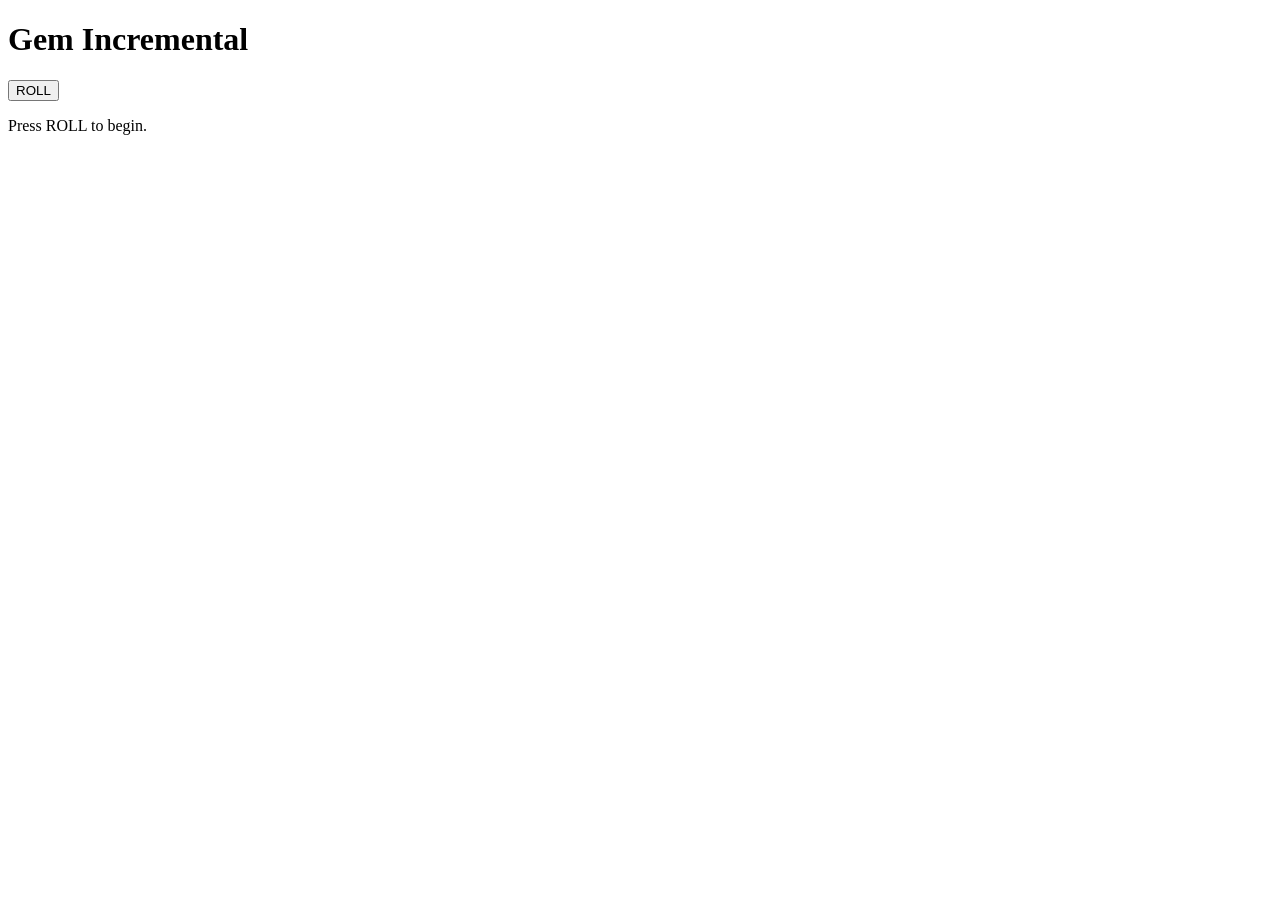
==== index.html @ 30c53590 "basic ui page" ====
<!DOCTYPE html>
<html lang="en">
<head>
  <meta charset="UTF-8">
  <meta name="viewport" content="width=device-width, initial-scale=1.0">
  <title>Gem Incremental</title>
  <link rel="stylesheet" href="./style.css">
</head>

<body>
  <main class="game">
    <h1>Gem Incremental</h1>

    <button id="rollButton">ROLL</button>

    <div id="result" class="result">
      <p>Press ROLL to begin.</p>
    </div>
  </main>

  <script type="module" src="./main.js"></script>
</body>
</html>
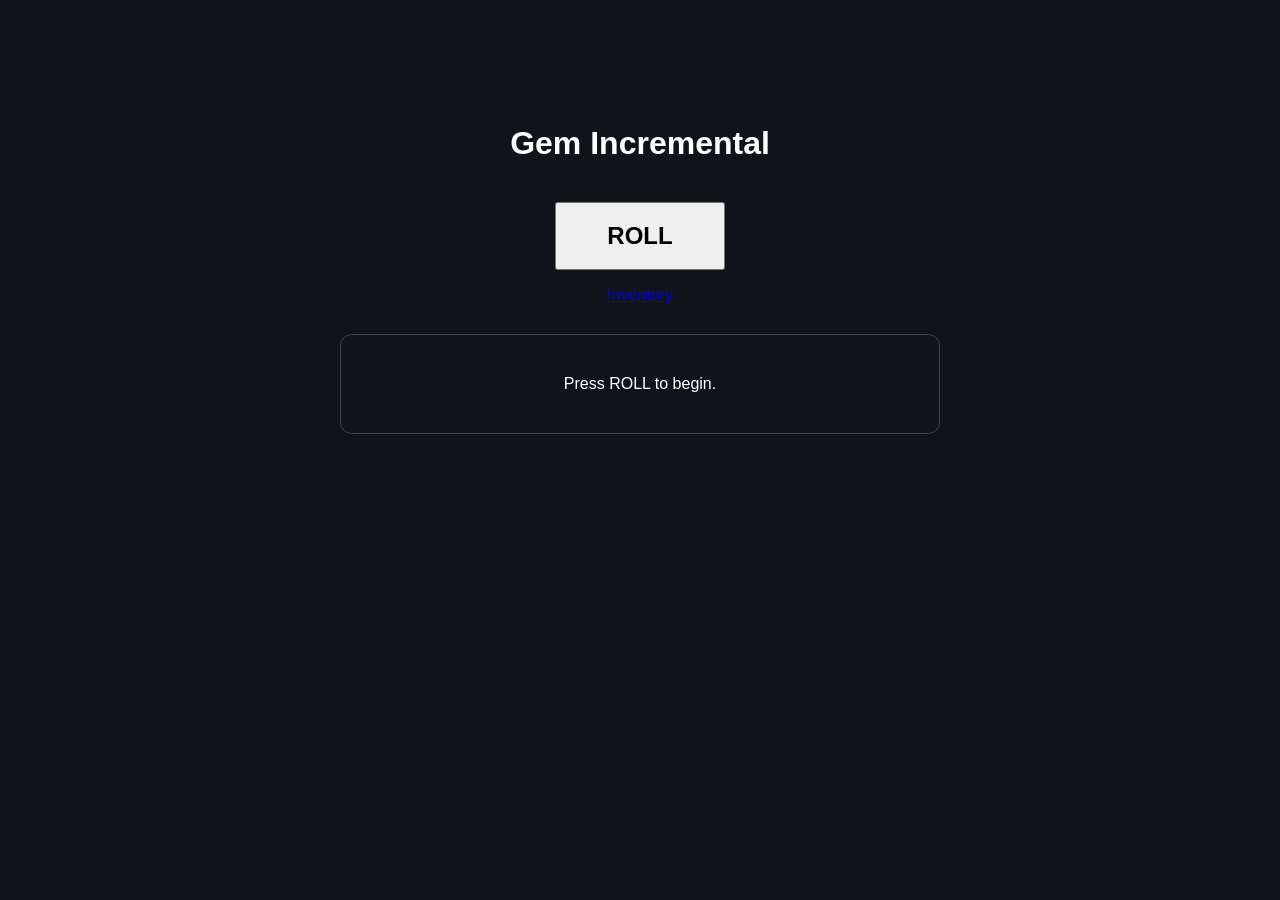
==== commit 74c5442f: "added hyperlink to inventory" ====
--- a/index.html
+++ b/index.html
@@ -13,6 +13,10 @@
 
     <button id="rollButton">ROLL</button>
 
+    <p>
+    <a href="/inventory/">Inventory</a>
+    </p>
+
     <div id="result" class="result">
       <p>Press ROLL to begin.</p>
     </div>
--- a/style.css
+++ b/style.css
@@ -0,0 +1,31 @@
+body {
+  margin: 0;
+  font-family: Arial, sans-serif;
+  background: #10141a;
+  color: white;
+}
+
+.game {
+  max-width: 600px;
+  margin: 80px auto;
+  padding: 24px;
+  text-align: center;
+}
+
+h1 {
+  margin-bottom: 40px;
+}
+
+#rollButton {
+  font-size: 24px;
+  font-weight: bold;
+  padding: 18px 50px;
+  cursor: pointer;
+}
+
+.result {
+  margin-top: 30px;
+  padding: 24px;
+  border: 1px solid #444;
+  border-radius: 12px;
+}
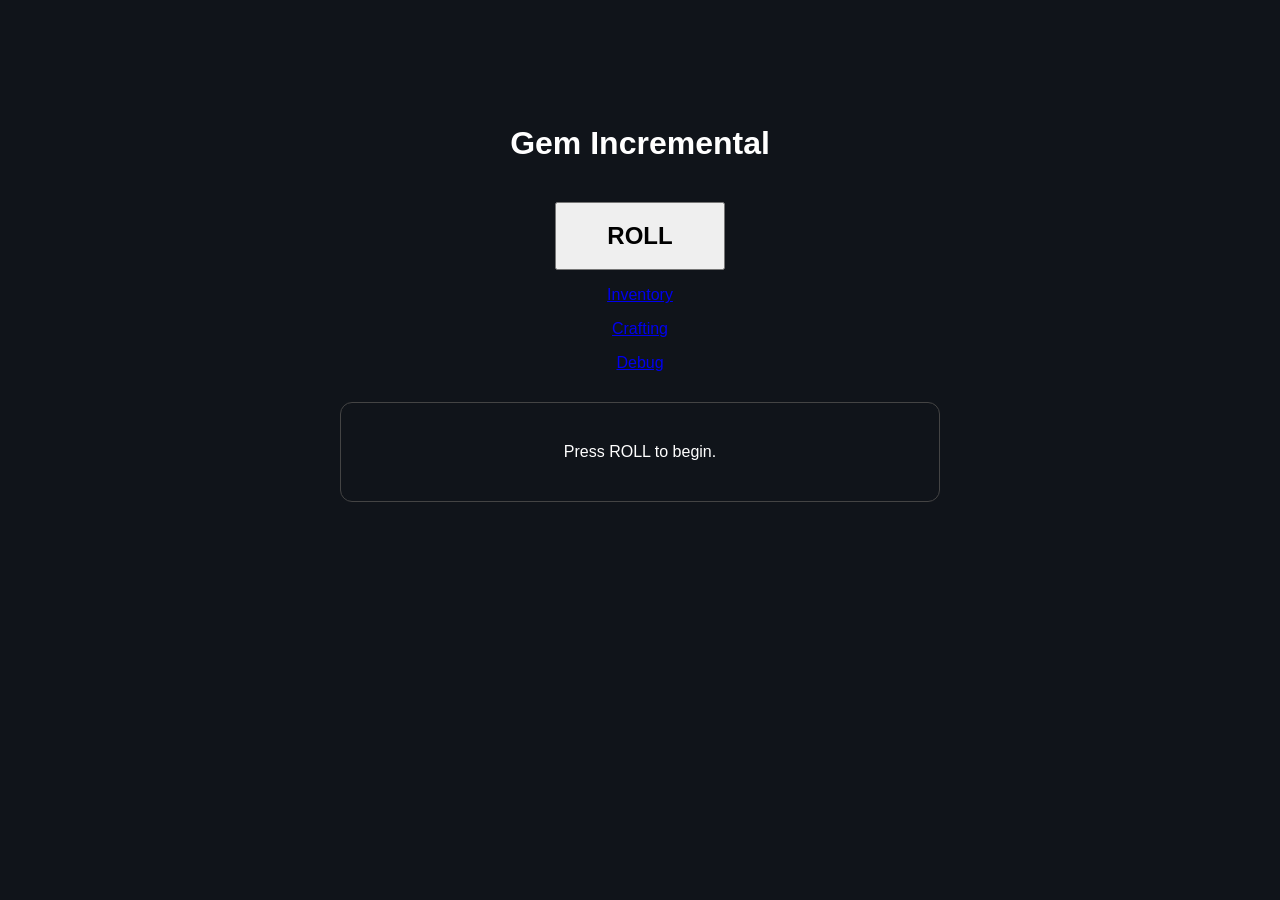
==== commit 41560a36: "added href for debug and crafting" ====
--- a/index.html
+++ b/index.html
@@ -17,6 +17,18 @@
     <a href="/inventory/">Inventory</a>
     </p>
 
+    <p>
+    <a href="/crafting/">
+    Crafting
+    </a>
+    </p>
+
+    <p>
+    <a href="/debug/">
+    Debug
+    </a>
+    </p>
+
     <div id="result" class="result">
       <p>Press ROLL to begin.</p>
     </div>
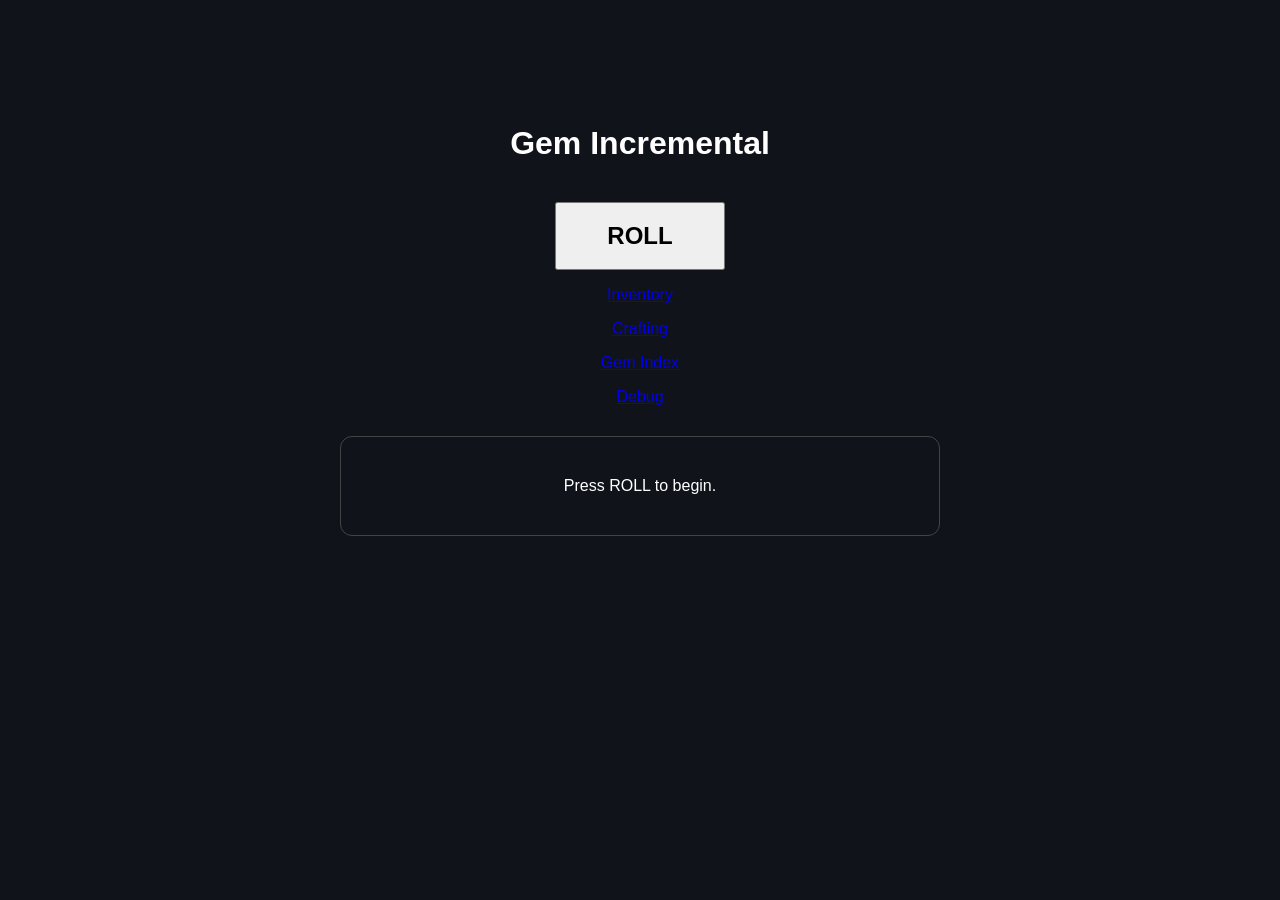
==== commit e025a0e2: "added gem index" ====
--- a/index.html
+++ b/index.html
@@ -3,6 +3,7 @@
 <head>
   <meta charset="UTF-8">
   <meta name="viewport" content="width=device-width, initial-scale=1.0">
+  <link rel="icon" type="image/x-icon" href="./src/assets/favicon.ico">
   <title>Gem Incremental</title>
   <link rel="stylesheet" href="./style.css">
 </head>
@@ -14,17 +15,23 @@
     <button id="rollButton">ROLL</button>
 
     <p>
-    <a href="/inventory/">Inventory</a>
+    <a href="./inventory/">Inventory</a>
     </p>
 
     <p>
-    <a href="/crafting/">
+    <a href="./crafting/">
     Crafting
     </a>
     </p>
 
     <p>
-    <a href="/debug/">
+      <a href="/index/">
+        Gem Index
+      </a>
+    </p>
+
+    <p>
+    <a href="./debug/">
     Debug
     </a>
     </p>
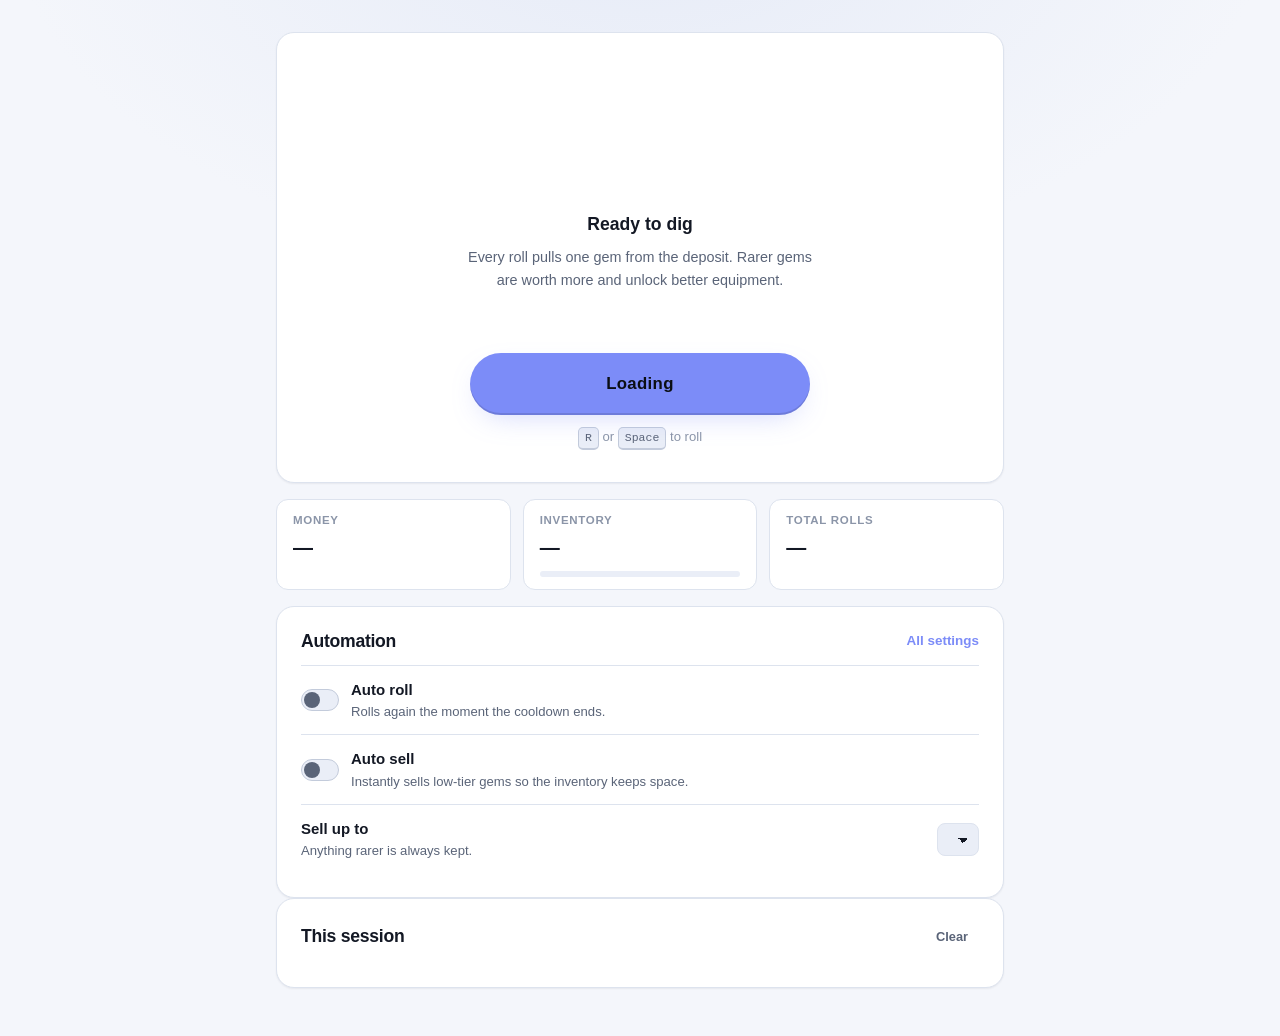
==== commit b4dac097: "Rebuild the front end and fix new-player roll failures Merges the backend branch into main and rebui" ====
--- a/index.html
+++ b/index.html
@@ -3,42 +3,158 @@
 <head>
   <meta charset="UTF-8">
   <meta name="viewport" content="width=device-width, initial-scale=1.0">
+  <meta name="color-scheme" content="dark light">
+  <meta name="theme-color" content="#0b0e14">
+  <meta name="description" content="Roll for gems, build a collection, craft equipment and chase the rarest specimens in this incremental mining game.">
+
+  <meta property="og:title" content="Gem Incremental">
+  <meta property="og:description" content="Roll for gems, craft equipment and chase the rarest specimens.">
+  <meta property="og:type" content="website">
+
+  <title>Gem Incremental</title>
+
   <link rel="icon" type="image/x-icon" href="./src/assets/favicon.ico">
-  <title>Gem Incremental</title>
+  <link rel="stylesheet" href="./src/styles/app.css">
   <link rel="stylesheet" href="./style.css">
+
+  <script>
+    // Paint the saved theme before first render.
+    (function () {
+      try {
+        var mode = localStorage.getItem("gemIncremental.theme.mode");
+        var accent = localStorage.getItem("gemIncremental.theme.accent");
+
+        if (["light", "dark", "neon"].indexOf(mode) >= 0) {
+          document.documentElement.setAttribute("data-theme", mode);
+        }
+
+        document.documentElement.setAttribute(
+          "data-accent",
+          accent || "indigo"
+        );
+      } catch (error) {
+        /* localStorage unavailable — defaults apply. */
+      }
+    })();
+  </script>
 </head>
 
 <body>
-  <main class="game">
-    <h1>Gem Incremental</h1>
+  <main class="app-main app-main--narrow">
+    <!-- ================= ROLL STAGE ================= -->
 
-    <button id="rollButton">ROLL</button>
+    <section class="stage card" aria-labelledby="stageHeading">
+      <h1 class="visually-hidden" id="stageHeading">Roll for gems</h1>
 
-    <p>
-    <a href="./inventory/">Inventory</a>
-    </p>
+      <div class="stage__display" id="gemStage" aria-live="polite">
+        <div class="stage__idle">
+          <div class="stage__idle-mark" id="stageIdleMark"></div>
+          <p class="stage__idle-title">Ready to dig</p>
+          <p class="stage__idle-text">
+            Every roll pulls one gem from the deposit. Rarer gems
+            are worth more and unlock better equipment.
+          </p>
+        </div>
+      </div>
 
-    <p>
-    <a href="./crafting/">
-    Crafting
-    </a>
-    </p>
+      <div class="stage__controls">
+        <button
+          class="roll-button"
+          id="rollButton"
+          type="button"
+          disabled
+        >
+          <span class="roll-button__fill" id="rollButtonFill"></span>
+          <span class="roll-button__label" id="rollButtonLabel">
+            Loading
+          </span>
+        </button>
 
-    <p>
-      <a href="/index/">
-        Gem Index
-      </a>
-    </p>
+        <p class="stage__hint" id="rollHint">
+          <kbd>R</kbd> or <kbd>Space</kbd> to roll
+        </p>
+      </div>
+    </section>
 
-    <p>
-    <a href="./debug/">
-    Debug
-    </a>
-    </p>
 
-    <div id="result" class="result">
-      <p>Press ROLL to begin.</p>
-    </div>
+    <!-- ================= SUMMARY ================= -->
+
+    <section class="stat-row" id="statRow" aria-label="Player summary">
+      <div class="stat">
+        <span class="stat__label">Money</span>
+        <span class="stat__value" id="statMoney">—</span>
+      </div>
+
+      <div class="stat">
+        <span class="stat__label">Inventory</span>
+        <span class="stat__value" id="statInventory">—</span>
+        <div class="meter" style="margin-top:8px">
+          <div class="meter__fill" id="inventoryMeter" style="width:0%"></div>
+        </div>
+      </div>
+
+      <div class="stat">
+        <span class="stat__label">Total rolls</span>
+        <span class="stat__value" id="statRolls">—</span>
+      </div>
+    </section>
+
+
+    <!-- ================= AUTOMATION ================= -->
+
+    <section class="card automation" aria-labelledby="automationHeading">
+      <div class="automation__head">
+        <h2 id="automationHeading">Automation</h2>
+        <a class="automation__link" href="./settings/">All settings</a>
+      </div>
+
+      <label class="automation__row switch">
+        <input type="checkbox" id="autoRollToggle">
+        <span class="switch__track"></span>
+        <span class="automation__text">
+          <span class="automation__title">Auto roll</span>
+          <span class="automation__sub">
+            Rolls again the moment the cooldown ends.
+          </span>
+        </span>
+      </label>
+
+      <label class="automation__row switch">
+        <input type="checkbox" id="autoSellToggle">
+        <span class="switch__track"></span>
+        <span class="automation__text">
+          <span class="automation__title">Auto sell</span>
+          <span class="automation__sub">
+            Instantly sells low-tier gems so the inventory keeps space.
+          </span>
+        </span>
+      </label>
+
+      <div class="automation__row automation__row--select" id="autoSellTierRow">
+        <label class="automation__text" for="autoSellTier">
+          <span class="automation__title">Sell up to</span>
+          <span class="automation__sub">
+            Anything rarer is always kept.
+          </span>
+        </label>
+
+        <select class="select" id="autoSellTier"></select>
+      </div>
+    </section>
+
+
+    <!-- ================= HISTORY ================= -->
+
+    <section class="card" aria-labelledby="historyHeading">
+      <div class="automation__head">
+        <h2 id="historyHeading">This session</h2>
+        <button class="btn btn--ghost btn--sm" id="clearHistory" type="button">
+          Clear
+        </button>
+      </div>
+
+      <div id="historyList" class="history"></div>
+    </section>
   </main>
 
   <script type="module" src="./main.js"></script>
--- a/src/styles/app.css
+++ b/src/styles/app.css
@@ -0,0 +1,1655 @@
+/* =========================================================
+   GEM INCREMENTAL — SHARED APPLICATION STYLES
+
+   Loaded by every page. Page specific rules live in the
+   stylesheet next to that page.
+   ========================================================= */
+
+
+/* =========================================================
+   1. DESIGN TOKENS
+
+   Dark is the base palette. Light is applied either by an
+   explicit data-theme="light" or by the system preference
+   when the player has not chosen a mode.
+   ========================================================= */
+
+:root {
+  color-scheme: dark;
+
+  --bg: #0b0e14;
+  --bg-glow: #151b2b;
+  --surface: #12172080;
+  --surface-solid: #121720;
+  --surface-raised: #171d29;
+  --surface-hover: #1c2331;
+  --surface-sunken: #0d1119;
+
+  --border: #242c3b;
+  --border-strong: #323c50;
+
+  --text: #e8ecf4;
+  --text-muted: #9aa5ba;
+  --text-faint: #6b7689;
+
+  --positive: #45c78a;
+  --negative: #ef6b6b;
+  --warning: #e5a94a;
+
+  --shadow-sm: 0 1px 2px rgb(0 0 0 / 0.4);
+  --shadow-md: 0 6px 20px -6px rgb(0 0 0 / 0.55);
+  --shadow-lg: 0 24px 60px -20px rgb(0 0 0 / 0.7);
+
+  --overlay: rgb(4 6 10 / 0.72);
+
+  --radius-sm: 8px;
+  --radius: 12px;
+  --radius-lg: 18px;
+  --radius-pill: 999px;
+
+  --space-1: 4px;
+  --space-2: 8px;
+  --space-3: 12px;
+  --space-4: 16px;
+  --space-5: 24px;
+  --space-6: 32px;
+  --space-7: 48px;
+
+  --font: "Segoe UI", -apple-system, BlinkMacSystemFont, "Inter",
+    Roboto, "Helvetica Neue", Arial, sans-serif;
+
+  --font-mono: "SF Mono", "JetBrains Mono", "Cascadia Mono",
+    Consolas, "Liberation Mono", monospace;
+
+  --nav-height: 60px;
+
+  /* Rarity scale — tuned so the accent never collides with it. */
+  --rarity-common: #94a3b8;
+  --rarity-uncommon: #4ade80;
+  --rarity-rare: #60a5fa;
+  --rarity-epic: #c084fc;
+  --rarity-legendary: #fbbf24;
+  --rarity-mythic: #fb7185;
+
+  /* Accent — overridden per data-accent below. */
+  --accent: #7c8cf8;
+  --accent-strong: #6675f0;
+  --accent-soft: #7c8cf82e;
+  --accent-text: #0b0e14;
+  --accent-ring: #7c8cf866;
+}
+
+
+:root[data-accent="emerald"] {
+  --accent: #34d399;
+  --accent-strong: #10b981;
+  --accent-soft: #34d3992e;
+  --accent-text: #04120c;
+  --accent-ring: #34d39966;
+}
+
+:root[data-accent="amber"] {
+  --accent: #f5b23f;
+  --accent-strong: #e09b21;
+  --accent-soft: #f5b23f2e;
+  --accent-text: #1a1204;
+  --accent-ring: #f5b23f66;
+}
+
+:root[data-accent="rose"] {
+  --accent: #f472a0;
+  --accent-strong: #ec5f92;
+  --accent-soft: #f472a02e;
+  --accent-text: #1c0710;
+  --accent-ring: #f472a066;
+}
+
+:root[data-accent="cyan"] {
+  --accent: #38bdf8;
+  --accent-strong: #0ea5e9;
+  --accent-soft: #38bdf82e;
+  --accent-text: #04141c;
+  --accent-ring: #38bdf866;
+}
+
+
+/* ---------- Light palette ---------- */
+
+:root[data-theme="light"] {
+  color-scheme: light;
+
+  --bg: #f4f6fb;
+  --bg-glow: #e6ebf7;
+  --surface: #ffffffcc;
+  --surface-solid: #ffffff;
+  --surface-raised: #ffffff;
+  --surface-hover: #f0f3fa;
+  --surface-sunken: #eaeef7;
+
+  --border: #dde3ee;
+  --border-strong: #c3cbdb;
+
+  --text: #131824;
+  --text-muted: #5a6478;
+  --text-faint: #8b95a8;
+
+  --positive: #12855b;
+  --negative: #cf3d3d;
+  --warning: #a9700c;
+
+  --shadow-sm: 0 1px 2px rgb(19 24 36 / 0.06);
+  --shadow-md: 0 6px 20px -8px rgb(19 24 36 / 0.18);
+  --shadow-lg: 0 24px 60px -22px rgb(19 24 36 / 0.28);
+
+  --overlay: rgb(23 28 40 / 0.4);
+
+  --rarity-common: #64748b;
+  --rarity-uncommon: #12925c;
+  --rarity-rare: #2563eb;
+  --rarity-epic: #8b3fd4;
+  --rarity-legendary: #b47209;
+  --rarity-mythic: #d4356b;
+}
+
+/* Only "System" leaves data-theme unset, so this must not
+   reach an explicitly chosen dark or neon theme. */
+@media (prefers-color-scheme: light) {
+  :root:not([data-theme]) {
+    color-scheme: light;
+
+    --bg: #f4f6fb;
+    --bg-glow: #e6ebf7;
+    --surface: #ffffffcc;
+    --surface-solid: #ffffff;
+    --surface-raised: #ffffff;
+    --surface-hover: #f0f3fa;
+    --surface-sunken: #eaeef7;
+
+    --border: #dde3ee;
+    --border-strong: #c3cbdb;
+
+    --text: #131824;
+    --text-muted: #5a6478;
+    --text-faint: #8b95a8;
+
+    --positive: #12855b;
+    --negative: #cf3d3d;
+    --warning: #a9700c;
+
+    --shadow-sm: 0 1px 2px rgb(19 24 36 / 0.06);
+    --shadow-md: 0 6px 20px -8px rgb(19 24 36 / 0.18);
+    --shadow-lg: 0 24px 60px -22px rgb(19 24 36 / 0.28);
+
+    --overlay: rgb(23 28 40 / 0.4);
+
+    --rarity-common: #64748b;
+    --rarity-uncommon: #12925c;
+    --rarity-rare: #2563eb;
+    --rarity-epic: #8b3fd4;
+    --rarity-legendary: #b47209;
+    --rarity-mythic: #d4356b;
+  }
+}
+
+
+/* ---------- Neon palette ----------
+
+   A darker, higher-contrast dark mode with a glow on the
+   things worth looking at: headings, rarities, values and the
+   roll button. Body copy stays flat so the page still reads.
+   -------------------------------------------------------- */
+
+:root[data-theme="neon"] {
+  color-scheme: dark;
+
+  --bg: #04060c;
+  --bg-glow: #0a1428;
+  --surface: #080d18cc;
+  --surface-solid: #080d18;
+  --surface-raised: #0d1526;
+  --surface-hover: #121c31;
+  --surface-sunken: #060a13;
+
+  --border: #16223c;
+  --border-strong: #26395f;
+
+  --text: #d9e4ff;
+  --text-muted: #7f90b8;
+  --text-faint: #56668c;
+
+  --positive: #2bf5a0;
+  --negative: #ff5f7e;
+  --warning: #ffc957;
+
+  --shadow-sm: 0 1px 2px rgb(0 0 0 / 0.6);
+  --shadow-md: 0 6px 24px -6px rgb(0 0 0 / 0.8);
+  --shadow-lg: 0 24px 60px -20px rgb(0 0 0 / 0.9);
+
+  --overlay: rgb(2 4 8 / 0.8);
+
+  --rarity-common: #8ea2c8;
+  --rarity-uncommon: #2bf5a0;
+  --rarity-rare: #4dc4ff;
+  --rarity-epic: #c07bff;
+  --rarity-legendary: #ffc93c;
+  --rarity-mythic: #ff5f9e;
+
+  --accent: #7d8dff;
+  --accent-strong: #6b7bff;
+  --accent-soft: #7d8dff26;
+  --accent-text: #04060c;
+  --accent-ring: #7d8dff80;
+}
+
+:root[data-theme="neon"][data-accent="emerald"] {
+  --accent: #2bf5a0;
+  --accent-strong: #16e08e;
+  --accent-soft: #2bf5a026;
+  --accent-ring: #2bf5a080;
+}
+
+:root[data-theme="neon"][data-accent="amber"] {
+  --accent: #ffc93c;
+  --accent-strong: #f5b91f;
+  --accent-soft: #ffc93c26;
+  --accent-ring: #ffc93c80;
+}
+
+:root[data-theme="neon"][data-accent="rose"] {
+  --accent: #ff5f9e;
+  --accent-strong: #f5478c;
+  --accent-soft: #ff5f9e26;
+  --accent-ring: #ff5f9e80;
+}
+
+:root[data-theme="neon"][data-accent="cyan"] {
+  --accent: #35e0ff;
+  --accent-strong: #16cdf0;
+  --accent-soft: #35e0ff26;
+  --accent-ring: #35e0ff80;
+}
+
+
+/* Faint circuit grid, so the dark is not just empty. */
+:root[data-theme="neon"] body {
+  background-image:
+    radial-gradient(900px 520px at 50% -10%, var(--bg-glow), transparent 70%),
+    linear-gradient(var(--border) 1px, transparent 1px),
+    linear-gradient(90deg, var(--border) 1px, transparent 1px);
+  background-size: auto, 46px 46px, 46px 46px;
+  background-position: center top, center center, center center;
+}
+
+:root[data-theme="neon"] body::before {
+  content: "";
+  position: fixed;
+  inset: 0;
+  z-index: 0;
+
+  background: radial-gradient(
+    ellipse at 50% 0%,
+    transparent 40%,
+    var(--bg) 100%
+  );
+
+  pointer-events: none;
+}
+
+:root[data-theme="neon"] .app-main,
+:root[data-theme="neon"] .topbar,
+:root[data-theme="neon"] .tabbar {
+  position: relative;
+  z-index: 1;
+}
+
+
+/* ---- Glow, applied only where it carries meaning ---- */
+
+:root[data-theme="neon"] .brand,
+:root[data-theme="neon"] h1 {
+  text-shadow: 0 0 18px var(--accent-ring);
+}
+
+:root[data-theme="neon"] .brand__mark {
+  filter: drop-shadow(0 0 8px var(--accent-ring));
+}
+
+:root[data-theme="neon"] .nav__link[aria-current="page"],
+:root[data-theme="neon"] .tabbar__link[aria-current="page"] {
+  text-shadow: 0 0 14px var(--accent-ring);
+}
+
+:root[data-theme="neon"] .badge--tier {
+  color: var(--tier);
+  border: 1px solid color-mix(in srgb, var(--tier) 45%, transparent);
+  text-shadow: 0 0 10px color-mix(in srgb, var(--tier) 70%, transparent);
+  box-shadow:
+    0 0 12px color-mix(in srgb, var(--tier) 22%, transparent),
+    inset 0 0 12px color-mix(in srgb, var(--tier) 10%, transparent);
+}
+
+:root[data-theme="neon"] .stat__value,
+:root[data-theme="neon"] .wallet {
+  text-shadow: 0 0 12px var(--accent-ring);
+}
+
+:root[data-theme="neon"] .roll-button {
+  box-shadow:
+    0 0 28px -4px var(--accent-ring),
+    0 0 60px -12px var(--accent-ring),
+    inset 0 -2px 0 rgb(0 0 0 / 0.25);
+}
+
+:root[data-theme="neon"] .gem-reveal__name {
+  color: var(--tier, var(--accent));
+  text-shadow:
+    0 0 10px color-mix(in srgb, var(--tier, var(--accent)) 65%, transparent),
+    0 0 34px color-mix(in srgb, var(--tier, var(--accent)) 35%, transparent);
+}
+
+:root[data-theme="neon"] .gem-reveal__art {
+  filter:
+    drop-shadow(0 0 14px color-mix(in srgb, var(--tier, var(--accent)) 70%, transparent))
+    drop-shadow(0 0 34px color-mix(in srgb, var(--tier, var(--accent)) 40%, transparent));
+}
+
+:root[data-theme="neon"] .gem-card::before,
+:root[data-theme="neon"] .index-card::before {
+  box-shadow: 0 0 12px 1px var(--tier, var(--accent));
+}
+
+:root[data-theme="neon"] .gem-card__val--money,
+:root[data-theme="neon"] .recipe-cost__value--ok,
+:root[data-theme="neon"] .stats-row__val--positive {
+  text-shadow: 0 0 12px color-mix(in srgb, var(--positive) 55%, transparent);
+}
+
+/* The sunken surface is nearly black here, so the switch needs
+   its own contrast to stay visible when off. */
+:root[data-theme="neon"] .switch__track {
+  background: #16203a;
+  border-color: #33487a;
+}
+
+:root[data-theme="neon"] .switch input:checked + .switch__track {
+  box-shadow: 0 0 12px var(--accent-ring);
+}
+
+:root[data-theme="neon"] .meter__fill {
+  box-shadow: 0 0 10px var(--accent-ring);
+}
+
+:root[data-theme="neon"] .meter__fill--positive {
+  box-shadow: 0 0 10px color-mix(in srgb, var(--positive) 60%, transparent);
+}
+
+:root[data-theme="neon"] .recipe-card--ready {
+  box-shadow:
+    0 0 0 1px color-mix(in srgb, var(--positive) 45%, transparent),
+    0 0 26px -8px color-mix(in srgb, var(--positive) 60%, transparent);
+}
+
+/* Numbers read as readouts rather than prose. */
+:root[data-theme="neon"] .stat__value,
+:root[data-theme="neon"] .capacity__count,
+:root[data-theme="neon"] .gem-fact__value,
+:root[data-theme="neon"] .bonus-row__val {
+  font-family: var(--font-mono);
+  letter-spacing: -0.01em;
+}
+
+
+/* =========================================================
+   2. BASE
+   ========================================================= */
+
+*,
+*::before,
+*::after {
+  box-sizing: border-box;
+}
+
+html {
+  -webkit-text-size-adjust: 100%;
+}
+
+body {
+  margin: 0;
+  min-height: 100vh;
+
+  font-family: var(--font);
+  font-size: 15px;
+  line-height: 1.55;
+
+  color: var(--text);
+  background-color: var(--bg);
+  background-image:
+    radial-gradient(
+      900px 520px at 50% -10%,
+      var(--bg-glow),
+      transparent 70%
+    );
+  background-repeat: no-repeat;
+  background-attachment: fixed;
+
+  -webkit-font-smoothing: antialiased;
+}
+
+h1,
+h2,
+h3 {
+  margin: 0;
+  line-height: 1.25;
+  letter-spacing: -0.015em;
+  font-weight: 650;
+}
+
+h1 { font-size: 1.65rem; }
+h2 { font-size: 1.1rem; }
+h3 { font-size: 0.95rem; }
+
+p {
+  margin: 0;
+}
+
+a {
+  color: var(--accent);
+  text-decoration: none;
+}
+
+a:hover {
+  text-decoration: underline;
+}
+
+:focus-visible {
+  outline: 2px solid var(--accent);
+  outline-offset: 2px;
+  border-radius: var(--radius-sm);
+}
+
+::selection {
+  background: var(--accent-soft);
+}
+
+.num {
+  font-variant-numeric: tabular-nums;
+  font-feature-settings: "tnum" 1;
+}
+
+.mono {
+  font-family: var(--font-mono);
+  font-variant-numeric: tabular-nums;
+}
+
+.visually-hidden {
+  position: absolute;
+  width: 1px;
+  height: 1px;
+  margin: -1px;
+  padding: 0;
+  overflow: hidden;
+  clip: rect(0 0 0 0);
+  white-space: nowrap;
+  border: 0;
+}
+
+.hidden {
+  display: none !important;
+}
+
+
+/* =========================================================
+   3. APP SHELL
+   ========================================================= */
+
+.app-main {
+  width: 100%;
+  max-width: 1100px;
+  margin: 0 auto;
+  padding: var(--space-6) var(--space-4) var(--space-7);
+}
+
+.app-main--narrow {
+  max-width: 760px;
+}
+
+.page-head {
+  display: flex;
+  flex-wrap: wrap;
+  align-items: flex-end;
+  justify-content: space-between;
+  gap: var(--space-4);
+  margin-bottom: var(--space-5);
+}
+
+.page-head__title {
+  display: flex;
+  flex-direction: column;
+  gap: 2px;
+}
+
+.page-head__sub {
+  color: var(--text-muted);
+  font-size: 0.9rem;
+}
+
+
+/* =========================================================
+   4. TOP NAVIGATION
+   ========================================================= */
+
+.topbar {
+  position: sticky;
+  top: 0;
+  z-index: 50;
+
+  display: flex;
+  align-items: center;
+  gap: var(--space-4);
+
+  height: var(--nav-height);
+  padding: 0 var(--space-4);
+
+  border-bottom: 1px solid var(--border);
+  background: var(--surface);
+  backdrop-filter: blur(14px);
+  -webkit-backdrop-filter: blur(14px);
+}
+
+.topbar__inner {
+  display: flex;
+  align-items: center;
+  gap: var(--space-4);
+  width: 100%;
+  max-width: 1100px;
+  margin: 0 auto;
+}
+
+.brand {
+  display: inline-flex;
+  align-items: center;
+  gap: var(--space-2);
+
+  color: var(--text);
+  font-weight: 700;
+  letter-spacing: -0.02em;
+  white-space: nowrap;
+}
+
+.brand:hover {
+  text-decoration: none;
+}
+
+.brand__mark {
+  display: grid;
+  place-items: center;
+  width: 28px;
+  height: 28px;
+  color: var(--accent);
+}
+
+.brand__mark svg {
+  width: 22px;
+  height: 22px;
+}
+
+.nav {
+  display: flex;
+  align-items: center;
+  gap: 2px;
+  margin-left: var(--space-2);
+}
+
+.nav__link {
+  display: inline-flex;
+  align-items: center;
+  gap: var(--space-2);
+
+  padding: 7px 12px;
+  border-radius: var(--radius-sm);
+
+  color: var(--text-muted);
+  font-size: 0.9rem;
+  font-weight: 550;
+  white-space: nowrap;
+
+  transition: background-color 0.15s ease, color 0.15s ease;
+}
+
+.nav__link:hover {
+  color: var(--text);
+  background: var(--surface-hover);
+  text-decoration: none;
+}
+
+.nav__link[aria-current="page"] {
+  color: var(--accent);
+  background: var(--accent-soft);
+}
+
+.nav__link svg {
+  width: 16px;
+  height: 16px;
+  flex: none;
+}
+
+.topbar__spacer {
+  flex: 1;
+  min-width: 0;
+}
+
+.topbar__tools {
+  display: flex;
+  align-items: center;
+  gap: var(--space-2);
+  flex: none;
+}
+
+/* Between the mobile tab bar and a roomy desktop there is a
+   band where the wordmark plus five links plus the tools do not
+   fit. Drop the least useful pieces first rather than letting
+   the bar push the page sideways. */
+@media (max-width: 1080px) {
+  .brand span:not(.brand__mark) {
+    display: none;
+  }
+}
+
+@media (max-width: 900px) {
+  .nav__link span {
+    display: none;
+  }
+
+  .nav__link {
+    padding: 7px 9px;
+  }
+}
+
+
+/* ---------- Wallet pill ---------- */
+
+.wallet {
+  display: inline-flex;
+  align-items: center;
+  gap: 6px;
+
+  padding: 6px 12px;
+  border: 1px solid var(--border);
+  border-radius: var(--radius-pill);
+  background: var(--surface-sunken);
+
+  font-size: 0.9rem;
+  font-weight: 650;
+  font-variant-numeric: tabular-nums;
+  white-space: nowrap;
+}
+
+.wallet svg {
+  width: 14px;
+  height: 14px;
+  color: var(--positive);
+}
+
+.wallet--loading {
+  color: var(--text-faint);
+}
+
+
+/* ---------- Mobile tab bar ---------- */
+
+.tabbar {
+  display: none;
+}
+
+@media (max-width: 780px) {
+  .nav {
+    display: none;
+  }
+
+  .tabbar {
+    position: fixed;
+    left: 0;
+    right: 0;
+    bottom: 0;
+    z-index: 50;
+
+    display: flex;
+    justify-content: space-around;
+
+    padding: 6px 4px calc(6px + env(safe-area-inset-bottom));
+
+    border-top: 1px solid var(--border);
+    background: var(--surface);
+    backdrop-filter: blur(14px);
+    -webkit-backdrop-filter: blur(14px);
+  }
+
+  .tabbar__link {
+    display: flex;
+    flex: 1;
+    flex-direction: column;
+    align-items: center;
+    gap: 3px;
+
+    padding: 6px 2px;
+    border-radius: var(--radius-sm);
+
+    color: var(--text-faint);
+    font-size: 0.68rem;
+    font-weight: 600;
+  }
+
+  .tabbar__link:hover {
+    text-decoration: none;
+  }
+
+  .tabbar__link[aria-current="page"] {
+    color: var(--accent);
+  }
+
+  .tabbar__link svg {
+    width: 20px;
+    height: 20px;
+  }
+
+  .app-main {
+    padding-bottom: calc(84px + env(safe-area-inset-bottom));
+  }
+}
+
+
+/* =========================================================
+   5. BUTTONS
+   ========================================================= */
+
+.btn {
+  display: inline-flex;
+  align-items: center;
+  justify-content: center;
+  gap: var(--space-2);
+
+  padding: 9px 16px;
+  border: 1px solid var(--border-strong);
+  border-radius: var(--radius-sm);
+
+  font-family: inherit;
+  font-size: 0.9rem;
+  font-weight: 600;
+  line-height: 1.2;
+  color: var(--text);
+  background: var(--surface-raised);
+
+  cursor: pointer;
+  user-select: none;
+  white-space: nowrap;
+
+  transition:
+    background-color 0.15s ease,
+    border-color 0.15s ease,
+    transform 0.08s ease,
+    opacity 0.15s ease;
+}
+
+.btn:hover:not(:disabled) {
+  background: var(--surface-hover);
+  border-color: var(--accent);
+}
+
+.btn:active:not(:disabled) {
+  transform: translateY(1px);
+}
+
+.btn:disabled {
+  opacity: 0.45;
+  cursor: not-allowed;
+}
+
+.btn svg {
+  width: 16px;
+  height: 16px;
+  flex: none;
+}
+
+.btn--primary {
+  color: var(--accent-text);
+  background: var(--accent);
+  border-color: var(--accent);
+}
+
+.btn--primary:hover:not(:disabled) {
+  background: var(--accent-strong);
+  border-color: var(--accent-strong);
+}
+
+.btn--ghost {
+  background: transparent;
+  border-color: transparent;
+  color: var(--text-muted);
+}
+
+.btn--ghost:hover:not(:disabled) {
+  background: var(--surface-hover);
+  border-color: transparent;
+  color: var(--text);
+}
+
+.btn--danger {
+  color: var(--negative);
+  border-color: var(--border-strong);
+}
+
+.btn--danger:hover:not(:disabled) {
+  border-color: var(--negative);
+  background: color-mix(in srgb, var(--negative) 12%, transparent);
+}
+
+.btn--sm {
+  padding: 5px 10px;
+  font-size: 0.8rem;
+}
+
+.btn--block {
+  width: 100%;
+}
+
+.btn--icon {
+  padding: 8px;
+  width: 36px;
+  height: 36px;
+}
+
+a.btn--icon[aria-current="page"] {
+  color: var(--accent);
+  background: var(--accent-soft);
+}
+
+.btn--icon svg {
+  width: 18px;
+  height: 18px;
+}
+
+.btn__spinner {
+  width: 14px;
+  height: 14px;
+  border: 2px solid currentColor;
+  border-right-color: transparent;
+  border-radius: 50%;
+  animation: spin 0.7s linear infinite;
+}
+
+@keyframes spin {
+  to { transform: rotate(360deg); }
+}
+
+
+/* =========================================================
+   6. SURFACES
+   ========================================================= */
+
+.card {
+  padding: var(--space-5);
+  border: 1px solid var(--border);
+  border-radius: var(--radius-lg);
+  background: var(--surface-solid);
+  box-shadow: var(--shadow-sm);
+}
+
+.card--flush {
+  padding: 0;
+  overflow: hidden;
+}
+
+.panel {
+  padding: var(--space-4);
+  border: 1px solid var(--border);
+  border-radius: var(--radius);
+  background: var(--surface-sunken);
+}
+
+.grid {
+  display: grid;
+  gap: var(--space-4);
+}
+
+.grid--cards {
+  grid-template-columns: repeat(auto-fill, minmax(230px, 1fr));
+}
+
+.grid--wide {
+  grid-template-columns: repeat(auto-fill, minmax(300px, 1fr));
+}
+
+.stack {
+  display: flex;
+  flex-direction: column;
+  gap: var(--space-4);
+}
+
+.row {
+  display: flex;
+  flex-wrap: wrap;
+  align-items: center;
+  gap: var(--space-3);
+}
+
+
+/* ---------- Stat tiles ---------- */
+
+.stat-row {
+  display: grid;
+  grid-template-columns: repeat(auto-fit, minmax(130px, 1fr));
+  gap: var(--space-3);
+}
+
+.stat {
+  padding: var(--space-3) var(--space-4);
+  border: 1px solid var(--border);
+  border-radius: var(--radius);
+  background: var(--surface-solid);
+}
+
+.stat__label {
+  display: block;
+  font-size: 0.72rem;
+  font-weight: 650;
+  letter-spacing: 0.06em;
+  text-transform: uppercase;
+  color: var(--text-faint);
+}
+
+.stat__value {
+  display: block;
+  margin-top: 2px;
+  font-size: 1.25rem;
+  font-weight: 680;
+  font-variant-numeric: tabular-nums;
+  letter-spacing: -0.02em;
+}
+
+
+/* =========================================================
+   7. METERS & PROGRESS
+   ========================================================= */
+
+.meter {
+  height: 6px;
+  border-radius: var(--radius-pill);
+  background: var(--surface-sunken);
+  overflow: hidden;
+}
+
+.meter__fill {
+  height: 100%;
+  border-radius: inherit;
+  background: var(--accent);
+  transition: width 0.35s ease;
+}
+
+.meter__fill--positive { background: var(--positive); }
+.meter__fill--warning  { background: var(--warning); }
+.meter__fill--negative { background: var(--negative); }
+
+
+/* =========================================================
+   8. BADGES & RARITY
+   ========================================================= */
+
+.badge {
+  display: inline-flex;
+  align-items: center;
+  gap: 5px;
+
+  padding: 2px 9px;
+  border: 1px solid var(--border-strong);
+  border-radius: var(--radius-pill);
+
+  font-size: 0.72rem;
+  font-weight: 650;
+  letter-spacing: 0.02em;
+  white-space: nowrap;
+  color: var(--text-muted);
+}
+
+.badge svg {
+  width: 12px;
+  height: 12px;
+}
+
+.badge--accent {
+  color: var(--accent);
+  border-color: transparent;
+  background: var(--accent-soft);
+}
+
+.badge--positive {
+  color: var(--positive);
+  border-color: transparent;
+  background: color-mix(in srgb, var(--positive) 16%, transparent);
+}
+
+.badge--muted {
+  color: var(--text-faint);
+}
+
+/* Rarity is expressed through --tier, set by the JS helper. */
+.tier-common     { --tier: var(--rarity-common); }
+.tier-uncommon   { --tier: var(--rarity-uncommon); }
+.tier-rare       { --tier: var(--rarity-rare); }
+.tier-epic       { --tier: var(--rarity-epic); }
+.tier-legendary  { --tier: var(--rarity-legendary); }
+.tier-mythic     { --tier: var(--rarity-mythic); }
+
+.badge--tier {
+  color: var(--tier, var(--text-muted));
+  border-color: transparent;
+  background: color-mix(in srgb, var(--tier, var(--text-muted)) 16%, transparent);
+}
+
+
+/* =========================================================
+   9. SEGMENTED CONTROLS / TABS
+   ========================================================= */
+
+.segmented {
+  display: inline-flex;
+  gap: 2px;
+  padding: 3px;
+  border: 1px solid var(--border);
+  border-radius: var(--radius);
+  background: var(--surface-sunken);
+  overflow-x: auto;
+  max-width: 100%;
+  scrollbar-width: none;
+}
+
+.segmented::-webkit-scrollbar {
+  display: none;
+}
+
+.segmented__item {
+  padding: 7px 14px;
+  border: 0;
+  border-radius: var(--radius-sm);
+
+  font-family: inherit;
+  font-size: 0.86rem;
+  font-weight: 600;
+  color: var(--text-muted);
+  background: transparent;
+
+  cursor: pointer;
+  white-space: nowrap;
+  transition: background-color 0.15s ease, color 0.15s ease;
+}
+
+.segmented__item:hover {
+  color: var(--text);
+}
+
+.segmented__item[aria-selected="true"] {
+  color: var(--text);
+  background: var(--surface-raised);
+  box-shadow: var(--shadow-sm);
+}
+
+
+/* =========================================================
+   10. FORM CONTROLS
+   ========================================================= */
+
+.field {
+  display: inline-flex;
+  align-items: center;
+  gap: var(--space-2);
+
+  padding: 0 10px;
+  border: 1px solid var(--border);
+  border-radius: var(--radius-sm);
+  background: var(--surface-sunken);
+}
+
+.field svg {
+  width: 15px;
+  height: 15px;
+  color: var(--text-faint);
+  flex: none;
+}
+
+.field:focus-within {
+  border-color: var(--accent);
+  box-shadow: 0 0 0 3px var(--accent-ring);
+}
+
+.field input {
+  width: 100%;
+  padding: 8px 0;
+  border: 0;
+  outline: none;
+
+  font-family: inherit;
+  font-size: 0.9rem;
+  color: var(--text);
+  background: transparent;
+}
+
+.field input::placeholder {
+  color: var(--text-faint);
+}
+
+.select {
+  padding: 8px 30px 8px 10px;
+  border: 1px solid var(--border);
+  border-radius: var(--radius-sm);
+
+  font-family: inherit;
+  font-size: 0.86rem;
+  font-weight: 550;
+  color: var(--text);
+  background-color: var(--surface-sunken);
+  background-image:
+    linear-gradient(45deg, transparent 50%, currentColor 50%),
+    linear-gradient(135deg, currentColor 50%, transparent 50%);
+  background-position:
+    calc(100% - 15px) calc(50% + 1px),
+    calc(100% - 10px) calc(50% + 1px);
+  background-size: 5px 5px, 5px 5px;
+  background-repeat: no-repeat;
+
+  appearance: none;
+  cursor: pointer;
+}
+
+.switch {
+  display: inline-flex;
+  align-items: center;
+  gap: var(--space-2);
+  cursor: pointer;
+  user-select: none;
+}
+
+.switch input {
+  position: absolute;
+  opacity: 0;
+  pointer-events: none;
+}
+
+.switch__track {
+  /* Explicit block: the track is not always a flex item, and an
+     inline element would ignore its width and height. */
+  display: inline-block;
+  position: relative;
+  width: 38px;
+  height: 22px;
+  border-radius: var(--radius-pill);
+  background: var(--surface-sunken);
+  border: 1px solid var(--border-strong);
+  transition: background-color 0.2s ease, border-color 0.2s ease;
+  flex: none;
+}
+
+.switch__track::after {
+  content: "";
+  position: absolute;
+  top: 2px;
+  left: 2px;
+  width: 16px;
+  height: 16px;
+  border-radius: 50%;
+  background: var(--text-muted);
+  transition: transform 0.2s ease, background-color 0.2s ease;
+}
+
+.switch input:checked + .switch__track {
+  background: var(--accent);
+  border-color: var(--accent);
+}
+
+.switch input:checked + .switch__track::after {
+  transform: translateX(16px);
+  background: var(--accent-text);
+}
+
+.switch input:focus-visible + .switch__track {
+  box-shadow: 0 0 0 3px var(--accent-ring);
+}
+
+
+/* =========================================================
+   11. POPOVER MENUS
+   ========================================================= */
+
+.menu-anchor {
+  position: relative;
+}
+
+.menu {
+  position: absolute;
+  top: calc(100% + 8px);
+  right: 0;
+  z-index: 60;
+
+  min-width: 230px;
+  padding: var(--space-2);
+
+  border: 1px solid var(--border-strong);
+  border-radius: var(--radius);
+  background: var(--surface-solid);
+  box-shadow: var(--shadow-lg);
+
+  animation: menu-in 0.14s ease-out;
+}
+
+@keyframes menu-in {
+  from { opacity: 0; transform: translateY(-4px); }
+}
+
+.menu__label {
+  padding: 6px 10px 4px;
+  font-size: 0.7rem;
+  font-weight: 700;
+  letter-spacing: 0.07em;
+  text-transform: uppercase;
+  color: var(--text-faint);
+}
+
+.menu__item {
+  display: flex;
+  align-items: center;
+  gap: var(--space-3);
+  width: 100%;
+
+  padding: 8px 10px;
+  border: 0;
+  border-radius: var(--radius-sm);
+
+  font-family: inherit;
+  font-size: 0.88rem;
+  font-weight: 550;
+  text-align: left;
+  color: var(--text);
+  background: transparent;
+  cursor: pointer;
+}
+
+.menu__item:hover {
+  background: var(--surface-hover);
+  text-decoration: none;
+}
+
+.menu__item[aria-checked="true"] {
+  color: var(--accent);
+}
+
+.menu__item svg {
+  width: 16px;
+  height: 16px;
+  flex: none;
+}
+
+.menu__sep {
+  height: 1px;
+  margin: var(--space-2) 4px;
+  background: var(--border);
+}
+
+.menu__note {
+  padding: 4px 10px 8px;
+  font-size: 0.78rem;
+  color: var(--text-faint);
+}
+
+.swatches {
+  display: flex;
+  gap: 8px;
+  padding: 6px 10px 10px;
+}
+
+.swatch {
+  width: 24px;
+  height: 24px;
+  padding: 0;
+  border: 2px solid transparent;
+  border-radius: 50%;
+  cursor: pointer;
+  background-clip: content-box;
+}
+
+.swatch[aria-checked="true"] {
+  border-color: var(--text);
+}
+
+
+/* ---------- Account avatar ---------- */
+
+.avatar {
+  display: grid;
+  place-items: center;
+
+  width: 30px;
+  height: 30px;
+  border-radius: 50%;
+
+  font-size: 0.78rem;
+  font-weight: 700;
+  color: var(--accent-text);
+  background: var(--accent);
+
+  overflow: hidden;
+  flex: none;
+}
+
+.avatar img {
+  width: 100%;
+  height: 100%;
+  object-fit: cover;
+}
+
+.account-btn {
+  display: inline-flex;
+  align-items: center;
+  gap: var(--space-2);
+
+  padding: 4px 10px 4px 4px;
+  border: 1px solid var(--border);
+  border-radius: var(--radius-pill);
+  background: var(--surface-sunken);
+
+  font-family: inherit;
+  font-size: 0.85rem;
+  font-weight: 600;
+  color: var(--text);
+  cursor: pointer;
+}
+
+.account-btn:hover {
+  border-color: var(--accent);
+}
+
+.account-btn__name {
+  max-width: 110px;
+  overflow: hidden;
+  text-overflow: ellipsis;
+  white-space: nowrap;
+}
+
+@media (max-width: 520px) {
+  .account-btn__name {
+    display: none;
+  }
+
+  .account-btn {
+    padding: 4px;
+  }
+}
+
+.menu__identity {
+  display: flex;
+  align-items: center;
+  gap: var(--space-3);
+  padding: 8px 10px 12px;
+}
+
+.menu__identity-text {
+  min-width: 0;
+}
+
+.menu__identity-name {
+  font-weight: 650;
+  overflow: hidden;
+  text-overflow: ellipsis;
+  white-space: nowrap;
+}
+
+.menu__identity-sub {
+  font-size: 0.76rem;
+  color: var(--text-faint);
+  overflow: hidden;
+  text-overflow: ellipsis;
+  white-space: nowrap;
+}
+
+
+/* ---------- Google button ---------- */
+
+.btn--google {
+  background: #ffffff;
+  color: #1f1f1f;
+  border-color: #dadce0;
+}
+
+.btn--google:hover:not(:disabled) {
+  background: #f6f8fc;
+  border-color: #c6cbd2;
+}
+
+.btn--google svg {
+  width: 17px;
+  height: 17px;
+}
+
+
+/* =========================================================
+   12. TOASTS
+   ========================================================= */
+
+.toast-region {
+  position: fixed;
+  right: var(--space-4);
+  bottom: var(--space-4);
+  z-index: 200;
+
+  display: flex;
+  flex-direction: column-reverse;
+  gap: var(--space-2);
+
+  max-width: min(360px, calc(100vw - 32px));
+  pointer-events: none;
+}
+
+@media (max-width: 780px) {
+  .toast-region {
+    bottom: calc(78px + env(safe-area-inset-bottom));
+    left: var(--space-4);
+    max-width: none;
+  }
+}
+
+.toast {
+  display: flex;
+  align-items: flex-start;
+  gap: var(--space-3);
+
+  padding: 11px 14px;
+  border: 1px solid var(--border-strong);
+  border-left: 3px solid var(--accent);
+  border-radius: var(--radius);
+  background: var(--surface-solid);
+  box-shadow: var(--shadow-md);
+
+  font-size: 0.88rem;
+  pointer-events: auto;
+
+  animation: toast-in 0.22s cubic-bezier(0.2, 0.9, 0.3, 1);
+}
+
+.toast--leaving {
+  animation: toast-out 0.18s ease-in forwards;
+}
+
+.toast--success { border-left-color: var(--positive); }
+.toast--error   { border-left-color: var(--negative); }
+.toast--warning { border-left-color: var(--warning); }
+
+.toast svg {
+  width: 17px;
+  height: 17px;
+  margin-top: 1px;
+  flex: none;
+}
+
+.toast--success svg { color: var(--positive); }
+.toast--error svg   { color: var(--negative); }
+.toast--warning svg { color: var(--warning); }
+.toast--info svg    { color: var(--accent); }
+
+.toast__body {
+  flex: 1;
+  min-width: 0;
+}
+
+.toast__title {
+  font-weight: 650;
+}
+
+.toast__text {
+  color: var(--text-muted);
+  font-size: 0.83rem;
+}
+
+@keyframes toast-in {
+  from { opacity: 0; transform: translateY(10px) scale(0.97); }
+}
+
+@keyframes toast-out {
+  to { opacity: 0; transform: translateY(6px) scale(0.98); }
+}
+
+
+/* =========================================================
+   13. DIALOGS
+   ========================================================= */
+
+.dialog-overlay {
+  position: fixed;
+  inset: 0;
+  z-index: 150;
+
+  display: grid;
+  place-items: center;
+  padding: var(--space-4);
+
+  background: var(--overlay);
+  backdrop-filter: blur(4px);
+  -webkit-backdrop-filter: blur(4px);
+
+  animation: fade-in 0.15s ease-out;
+}
+
+.dialog {
+  width: min(460px, 100%);
+  padding: var(--space-5);
+
+  border: 1px solid var(--border-strong);
+  border-radius: var(--radius-lg);
+  background: var(--surface-solid);
+  box-shadow: var(--shadow-lg);
+
+  animation: dialog-in 0.2s cubic-bezier(0.2, 0.9, 0.3, 1);
+}
+
+.dialog__title {
+  margin-bottom: var(--space-2);
+  font-size: 1.15rem;
+}
+
+.dialog__body {
+  color: var(--text-muted);
+  font-size: 0.92rem;
+}
+
+/* Compact key/value rows for summaries inside a dialog. */
+.stats-row-lite {
+  display: flex;
+  align-items: baseline;
+  justify-content: space-between;
+  gap: var(--space-4);
+  padding: 4px 0;
+}
+
+.dialog__actions {
+  display: flex;
+  flex-wrap: wrap;
+  justify-content: flex-end;
+  gap: var(--space-2);
+  margin-top: var(--space-5);
+}
+
+@keyframes fade-in {
+  from { opacity: 0; }
+}
+
+@keyframes dialog-in {
+  from { opacity: 0; transform: translateY(12px) scale(0.97); }
+}
+
+
+/* =========================================================
+   14. EMPTY & LOADING STATES
+   ========================================================= */
+
+.empty {
+  display: flex;
+  flex-direction: column;
+  align-items: center;
+  gap: var(--space-2);
+
+  padding: var(--space-7) var(--space-4);
+  border: 1px dashed var(--border-strong);
+  border-radius: var(--radius-lg);
+
+  text-align: center;
+  color: var(--text-muted);
+}
+
+.empty svg {
+  width: 30px;
+  height: 30px;
+  color: var(--text-faint);
+  margin-bottom: var(--space-1);
+}
+
+.empty__title {
+  font-weight: 650;
+  color: var(--text);
+}
+
+.skeleton {
+  border-radius: var(--radius);
+  background: linear-gradient(
+    90deg,
+    var(--surface-sunken) 25%,
+    var(--surface-hover) 37%,
+    var(--surface-sunken) 63%
+  );
+  background-size: 400% 100%;
+  animation: shimmer 1.3s ease-in-out infinite;
+}
+
+.skeleton--card {
+  height: 168px;
+}
+
+.skeleton--line {
+  height: 12px;
+}
+
+@keyframes shimmer {
+  from { background-position: 100% 50%; }
+  to   { background-position: 0 50%; }
+}
+
+
+/* =========================================================
+   15. MOTION PREFERENCES
+   ========================================================= */
+
+@media (prefers-reduced-motion: reduce) {
+  *,
+  *::before,
+  *::after {
+    animation-duration: 0.001ms !important;
+    animation-iteration-count: 1 !important;
+    transition-duration: 0.001ms !important;
+    scroll-behavior: auto !important;
+  }
+}
--- a/style.css
+++ b/style.css
@@ -1,31 +1,483 @@
-body {
-  margin: 0;
-  font-family: Arial, sans-serif;
-  background: #10141a;
-  color: white;
-}
-
-.game {
-  max-width: 600px;
-  margin: 80px auto;
-  padding: 24px;
+/* =========================================================
+   ROLL PAGE
+   ========================================================= */
+
+.stage {
+  display: flex;
+  flex-direction: column;
+  align-items: center;
+  gap: var(--space-5);
+
+  padding: var(--space-6) var(--space-5);
+  margin-bottom: var(--space-4);
+
+  overflow: hidden;
+}
+
+
+/* ---------------------------------------------------------
+   DISPLAY AREA
+   --------------------------------------------------------- */
+
+.stage__display {
+  position: relative;
+  display: grid;
+  place-items: center;
+
+  width: 100%;
+  min-height: 264px;
+}
+
+/* Tier-coloured bloom behind the gem. */
+.stage__display::before {
+  content: "";
+  position: absolute;
+  top: 46%;
+  left: 50%;
+
+  width: 300px;
+  height: 300px;
+
+  transform: translate(-50%, -50%);
+  border-radius: 50%;
+
+  background: radial-gradient(
+    circle,
+    color-mix(in srgb, var(--tier, var(--accent)) 30%, transparent),
+    transparent 65%
+  );
+
+  opacity: 0;
+  transition: opacity 0.5s ease;
+  pointer-events: none;
+}
+
+.stage__display.is-revealed::before {
+  opacity: 1;
+}
+
+
+/* ---------------------------------------------------------
+   IDLE STATE
+   --------------------------------------------------------- */
+
+.stage__idle {
+  display: flex;
+  flex-direction: column;
+  align-items: center;
+  gap: var(--space-2);
+
+  max-width: 360px;
   text-align: center;
 }
 
-h1 {
-  margin-bottom: 40px;
-}
-
-#rollButton {
-  font-size: 24px;
-  font-weight: bold;
-  padding: 18px 50px;
+.stage__idle-mark {
+  width: 92px;
+  height: 92px;
+  margin-bottom: var(--space-2);
+
+  color: var(--text-faint);
+  opacity: 0.55;
+
+  animation: float 5s ease-in-out infinite;
+}
+
+.stage__idle-mark svg {
+  width: 100%;
+  height: 100%;
+}
+
+.stage__idle-title {
+  font-size: 1.1rem;
+  font-weight: 650;
+}
+
+.stage__idle-text {
+  color: var(--text-muted);
+  font-size: 0.9rem;
+}
+
+@keyframes float {
+  0%, 100% { transform: translateY(0); }
+  50%      { transform: translateY(-8px); }
+}
+
+
+/* ---------------------------------------------------------
+   REVEALED GEM
+   --------------------------------------------------------- */
+
+.gem-reveal {
+  position: relative;
+  display: flex;
+  flex-direction: column;
+  align-items: center;
+  gap: var(--space-3);
+
+  width: 100%;
+  text-align: center;
+}
+
+.is-animating .gem-reveal {
+  animation: gem-in 0.45s cubic-bezier(0.16, 1, 0.3, 1);
+}
+
+@keyframes gem-in {
+  from {
+    opacity: 0;
+    transform: translateY(14px) scale(0.94);
+  }
+}
+
+.gem-reveal__art {
+  width: 104px;
+  height: 104px;
+  color: var(--tier, var(--accent));
+  filter: drop-shadow(
+    0 6px 18px color-mix(in srgb, var(--tier, var(--accent)) 45%, transparent)
+  );
+}
+
+.gem-reveal__art svg {
+  width: 100%;
+  height: 100%;
+}
+
+.is-animating .gem-reveal__art {
+  animation: gem-pop 0.6s cubic-bezier(0.16, 1, 0.3, 1);
+}
+
+@keyframes gem-pop {
+  0%   { transform: scale(0.5) rotate(-10deg); opacity: 0; }
+  60%  { transform: scale(1.08) rotate(2deg); opacity: 1; }
+  100% { transform: scale(1) rotate(0); }
+}
+
+.gem-reveal__name {
+  font-size: 1.75rem;
+  font-weight: 700;
+  letter-spacing: -0.03em;
+  line-height: 1.15;
+}
+
+.gem-reveal__facts {
+  display: grid;
+  grid-template-columns: repeat(3, minmax(0, 1fr));
+  gap: var(--space-2);
+
+  width: 100%;
+  max-width: 400px;
+  margin-top: var(--space-2);
+}
+
+.gem-fact {
+  padding: var(--space-2) var(--space-3);
+  border: 1px solid var(--border);
+  border-radius: var(--radius);
+  background: var(--surface-sunken);
+}
+
+.gem-fact__label {
+  display: block;
+  font-size: 0.66rem;
+  font-weight: 700;
+  letter-spacing: 0.07em;
+  text-transform: uppercase;
+  color: var(--text-faint);
+}
+
+.gem-fact__value {
+  display: block;
+  font-size: 0.98rem;
+  font-weight: 650;
+  font-variant-numeric: tabular-nums;
+}
+
+.gem-reveal__outcome {
+  display: inline-flex;
+  align-items: center;
+  gap: 6px;
+
+  font-size: 0.85rem;
+  color: var(--text-muted);
+}
+
+.gem-reveal__outcome svg {
+  width: 14px;
+  height: 14px;
+}
+
+
+/* A rare pull deserves a moment. */
+.is-animating.is-big .stage__display::after {
+  content: "";
+  position: absolute;
+  top: 46%;
+  left: 50%;
+
+  width: 90px;
+  height: 90px;
+
+  border: 2px solid var(--tier, var(--accent));
+  border-radius: 50%;
+  transform: translate(-50%, -50%);
+
+  animation: shockwave 0.9s ease-out;
+  pointer-events: none;
+}
+
+@keyframes shockwave {
+  from { opacity: 0.85; transform: translate(-50%, -50%) scale(0.4); }
+  to   { opacity: 0; transform: translate(-50%, -50%) scale(3.4); }
+}
+
+
+/* ---------------------------------------------------------
+   ROLL BUTTON
+   --------------------------------------------------------- */
+
+.stage__controls {
+  display: flex;
+  flex-direction: column;
+  align-items: center;
+  gap: var(--space-3);
+  width: 100%;
+}
+
+.roll-button {
+  position: relative;
+  isolation: isolate;
+  overflow: hidden;
+
+  width: min(340px, 100%);
+  height: 62px;
+
+  border: 0;
+  border-radius: var(--radius-pill);
+
+  font-family: inherit;
+  font-size: 1.05rem;
+  font-weight: 700;
+  letter-spacing: 0.02em;
+  color: var(--accent-text);
+  background: var(--accent);
+
   cursor: pointer;
-}
-
-.result {
-  margin-top: 30px;
-  padding: 24px;
-  border: 1px solid #444;
-  border-radius: 12px;
-}
+
+  box-shadow:
+    0 10px 30px -12px var(--accent-ring),
+    inset 0 -2px 0 rgb(0 0 0 / 0.12);
+
+  transition:
+    background-color 0.2s ease,
+    transform 0.1s ease,
+    box-shadow 0.2s ease,
+    opacity 0.2s ease;
+}
+
+.roll-button:hover:not(:disabled) {
+  background: var(--accent-strong);
+  transform: translateY(-1px);
+  box-shadow: 0 14px 34px -12px var(--accent-ring);
+}
+
+.roll-button:active:not(:disabled) {
+  transform: translateY(1px);
+}
+
+.roll-button:disabled {
+  cursor: not-allowed;
+}
+
+/* Cooldown: the button stays legible while the fill drains. */
+.roll-button--cooldown {
+  color: var(--text);
+  background: var(--surface-sunken);
+  box-shadow: inset 0 0 0 1px var(--border-strong);
+}
+
+.roll-button--blocked {
+  color: var(--text-muted);
+  background: var(--surface-sunken);
+  box-shadow: inset 0 0 0 1px var(--border-strong);
+}
+
+.roll-button__fill {
+  position: absolute;
+  inset: 0;
+  z-index: -1;
+
+  transform: scaleX(0);
+  transform-origin: left center;
+
+  background: var(--accent-soft);
+  transition: transform 0.12s linear;
+}
+
+.roll-button__label {
+  display: inline-flex;
+  align-items: center;
+  gap: var(--space-2);
+  font-variant-numeric: tabular-nums;
+}
+
+.roll-button--rolling .roll-button__label::after {
+  content: "";
+  width: 15px;
+  height: 15px;
+  border: 2px solid currentColor;
+  border-right-color: transparent;
+  border-radius: 50%;
+  animation: spin 0.7s linear infinite;
+}
+
+.stage__hint {
+  color: var(--text-faint);
+  font-size: 0.82rem;
+}
+
+kbd {
+  display: inline-block;
+  padding: 1px 6px;
+  border: 1px solid var(--border-strong);
+  border-bottom-width: 2px;
+  border-radius: 5px;
+
+  font-family: var(--font-mono);
+  font-size: 0.72rem;
+  color: var(--text-muted);
+  background: var(--surface-sunken);
+}
+
+
+/* ---------------------------------------------------------
+   AUTOMATION PANEL
+   --------------------------------------------------------- */
+
+.automation {
+  margin-top: var(--space-4);
+}
+
+.automation__head {
+  display: flex;
+  align-items: center;
+  justify-content: space-between;
+  gap: var(--space-3);
+  margin-bottom: var(--space-3);
+}
+
+.automation__link {
+  font-size: 0.84rem;
+  font-weight: 600;
+}
+
+.automation__row {
+  display: flex;
+  align-items: center;
+  gap: var(--space-3);
+
+  padding: var(--space-3) 0;
+  border-top: 1px solid var(--border);
+}
+
+.automation__row--select {
+  justify-content: space-between;
+}
+
+.automation__row--muted {
+  opacity: 0.45;
+  pointer-events: none;
+}
+
+.automation__text {
+  display: flex;
+  flex-direction: column;
+  gap: 1px;
+}
+
+.automation__title {
+  font-weight: 600;
+}
+
+.automation__sub {
+  color: var(--text-muted);
+  font-size: 0.82rem;
+}
+
+
+/* ---------------------------------------------------------
+   SESSION HISTORY
+   --------------------------------------------------------- */
+
+.history {
+  display: flex;
+  flex-direction: column;
+}
+
+.history__row {
+  display: grid;
+  grid-template-columns: 10px 1fr auto auto;
+  align-items: center;
+  gap: var(--space-3);
+
+  padding: 9px 0;
+  border-top: 1px solid var(--border);
+
+  font-size: 0.88rem;
+  animation: row-in 0.3s ease-out;
+}
+
+@keyframes row-in {
+  from { opacity: 0; transform: translateY(-6px); }
+}
+
+.history__dot {
+  width: 8px;
+  height: 8px;
+  border-radius: 50%;
+  background: var(--tier, var(--text-faint));
+}
+
+.history__name {
+  font-weight: 600;
+  overflow: hidden;
+  text-overflow: ellipsis;
+  white-space: nowrap;
+}
+
+.history__meta {
+  color: var(--text-faint);
+  font-size: 0.8rem;
+  font-variant-numeric: tabular-nums;
+}
+
+.history__value {
+  font-variant-numeric: tabular-nums;
+  font-weight: 600;
+  color: var(--text-muted);
+}
+
+.history__empty {
+  padding: var(--space-4) 0;
+  color: var(--text-muted);
+  font-size: 0.88rem;
+}
+
+
+@media (max-width: 520px) {
+  .gem-reveal__facts {
+    grid-template-columns: 1fr;
+    max-width: 280px;
+  }
+
+  .gem-fact {
+    display: flex;
+    align-items: baseline;
+    justify-content: space-between;
+    gap: var(--space-3);
+  }
+
+  .stage {
+    padding: var(--space-5) var(--space-4);
+  }
+}
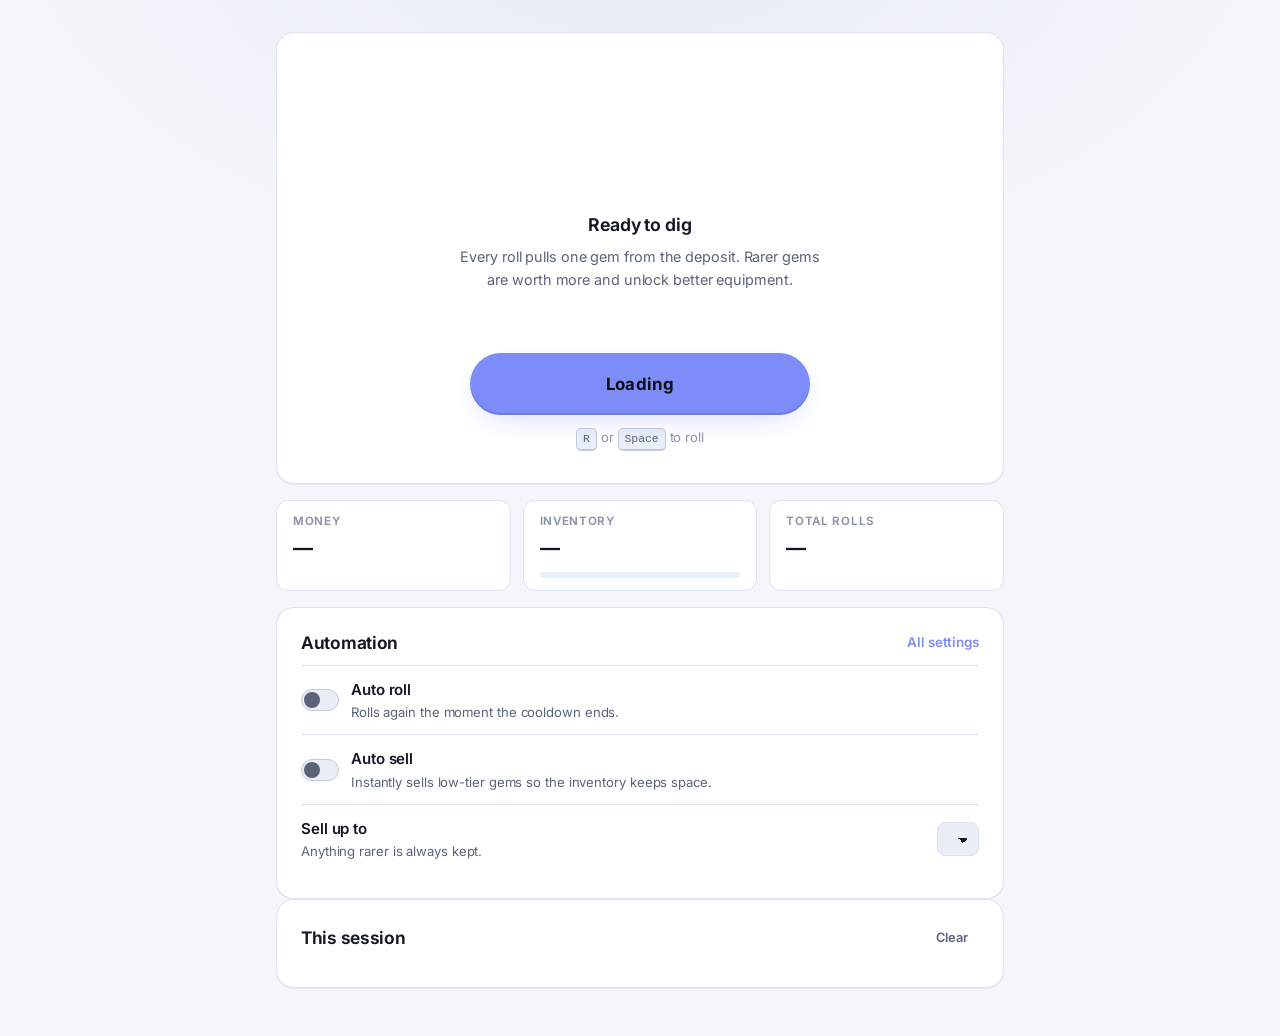
==== commit 3621f7a8: "Use self-hosted Inter for a cleaner interface The interface asked for weights like 550, 650 and 680," ====
--- a/index.html
+++ b/index.html
@@ -14,6 +14,8 @@
   <title>Gem Incremental</title>
 
   <link rel="icon" type="image/x-icon" href="./src/assets/favicon.ico">
+  <link rel="preload" as="font" type="font/woff2"
+        href="./src/assets/fonts/inter-latin.woff2" crossorigin>
   <link rel="stylesheet" href="./src/styles/app.css">
   <link rel="stylesheet" href="./style.css">
 
--- a/src/styles/app.css
+++ b/src/styles/app.css
@@ -4,6 +4,43 @@
    Loaded by every page. Page specific rules live in the
    stylesheet next to that page.
    ========================================================= */
+
+
+/* =========================================================
+   0. TYPEFACE
+
+   Inter, self-hosted so the game makes no third-party request
+   and keeps working offline. One variable file covers every
+   weight, which is what lets the interface use real 550/650
+   weights instead of snapping to 400/700.
+
+   The two subsets are split by unicode-range: latin-ext is only
+   fetched if a player's text actually needs it.
+   ========================================================= */
+
+@font-face {
+  font-family: "Inter";
+  font-style: normal;
+  font-weight: 100 900;
+  font-display: swap;
+  src: url("../assets/fonts/inter-latin.woff2") format("woff2");
+  unicode-range:
+    U+0000-00FF, U+0131, U+0152-0153, U+02BB-02BC, U+02C6, U+02DA,
+    U+02DC, U+0304, U+0308, U+0329, U+2000-206F, U+20AC, U+2122,
+    U+2191, U+2193, U+2212, U+2215, U+FEFF, U+FFFD;
+}
+
+@font-face {
+  font-family: "Inter";
+  font-style: normal;
+  font-weight: 100 900;
+  font-display: swap;
+  src: url("../assets/fonts/inter-latin-ext.woff2") format("woff2");
+  unicode-range:
+    U+0100-02BA, U+02BD-02C5, U+02C7-02CC, U+02CE-02D7, U+02DD-02FF,
+    U+0304, U+0308, U+0329, U+1D00-1DBF, U+1E00-1E9F, U+1EF2-1EFF,
+    U+2020, U+20A0-20AB, U+20AD-20C0, U+2113, U+2C60-2C7F, U+A720-A7FF;
+}
 
 
 /* =========================================================
@@ -55,7 +92,7 @@
   --space-6: 32px;
   --space-7: 48px;
 
-  --font: "Segoe UI", -apple-system, BlinkMacSystemFont, "Inter",
+  --font: "Inter", -apple-system, BlinkMacSystemFont, "Segoe UI",
     Roboto, "Helvetica Neue", Arial, sans-serif;
 
   --font-mono: "SF Mono", "JetBrains Mono", "Cascadia Mono",
@@ -389,13 +426,15 @@
     0 0 26px -8px color-mix(in srgb, var(--positive) 60%, transparent);
 }
 
-/* Numbers read as readouts rather than prose. */
+/* Numbers read as instrument readouts rather than prose. Inter's
+   tabular figures do this more cleanly than dropping to a system
+   monospace, which would clash with the rest of the interface. */
 :root[data-theme="neon"] .stat__value,
 :root[data-theme="neon"] .capacity__count,
 :root[data-theme="neon"] .gem-fact__value,
 :root[data-theme="neon"] .bonus-row__val {
-  font-family: var(--font-mono);
-  letter-spacing: -0.01em;
+  font-variant-numeric: tabular-nums slashed-zero;
+  letter-spacing: 0.01em;
 }
 
 
@@ -420,6 +459,14 @@
   font-family: var(--font);
   font-size: 15px;
   line-height: 1.55;
+
+  /* Inter is drawn a touch wide for UI sizes; a small negative
+     tracking is the vendor's own recommendation. */
+  letter-spacing: -0.006em;
+
+  /* Contextual alternates clean up Inter's default ligature
+     behaviour in short labels. */
+  font-feature-settings: "cv05" 1, "cv08" 1, "calt" 1;
 
   color: var(--text);
   background-color: var(--bg);
@@ -435,18 +482,31 @@
   -webkit-font-smoothing: antialiased;
 }
 
+/* Headings tighten progressively as they grow, so the larger
+   sizes do not read as loose next to the body text. */
 h1,
 h2,
 h3 {
   margin: 0;
-  line-height: 1.25;
-  letter-spacing: -0.015em;
+  line-height: 1.22;
   font-weight: 650;
-}
-
-h1 { font-size: 1.65rem; }
-h2 { font-size: 1.1rem; }
-h3 { font-size: 0.95rem; }
+  text-wrap: balance;
+}
+
+h1 {
+  font-size: 1.7rem;
+  letter-spacing: -0.028em;
+}
+
+h2 {
+  font-size: 1.08rem;
+  letter-spacing: -0.017em;
+}
+
+h3 {
+  font-size: 0.95rem;
+  letter-spacing: -0.012em;
+}
 
 p {
   margin: 0;
@@ -471,9 +531,21 @@
   background: var(--accent-soft);
 }
 
-.num {
+/* Figures that sit in a column, or tick upward, must not shift
+   width as their digits change. */
+.num,
+.stat__value,
+.gem-fact__value,
+.capacity__count,
+.roll-button__label,
+.gem-card__val,
+.index-card__val,
+.stats-row__val,
+.bonus-row__val,
+.history__value,
+.history__meta,
+.wallet {
   font-variant-numeric: tabular-nums;
-  font-feature-settings: "tnum" 1;
 }
 
 .mono {
